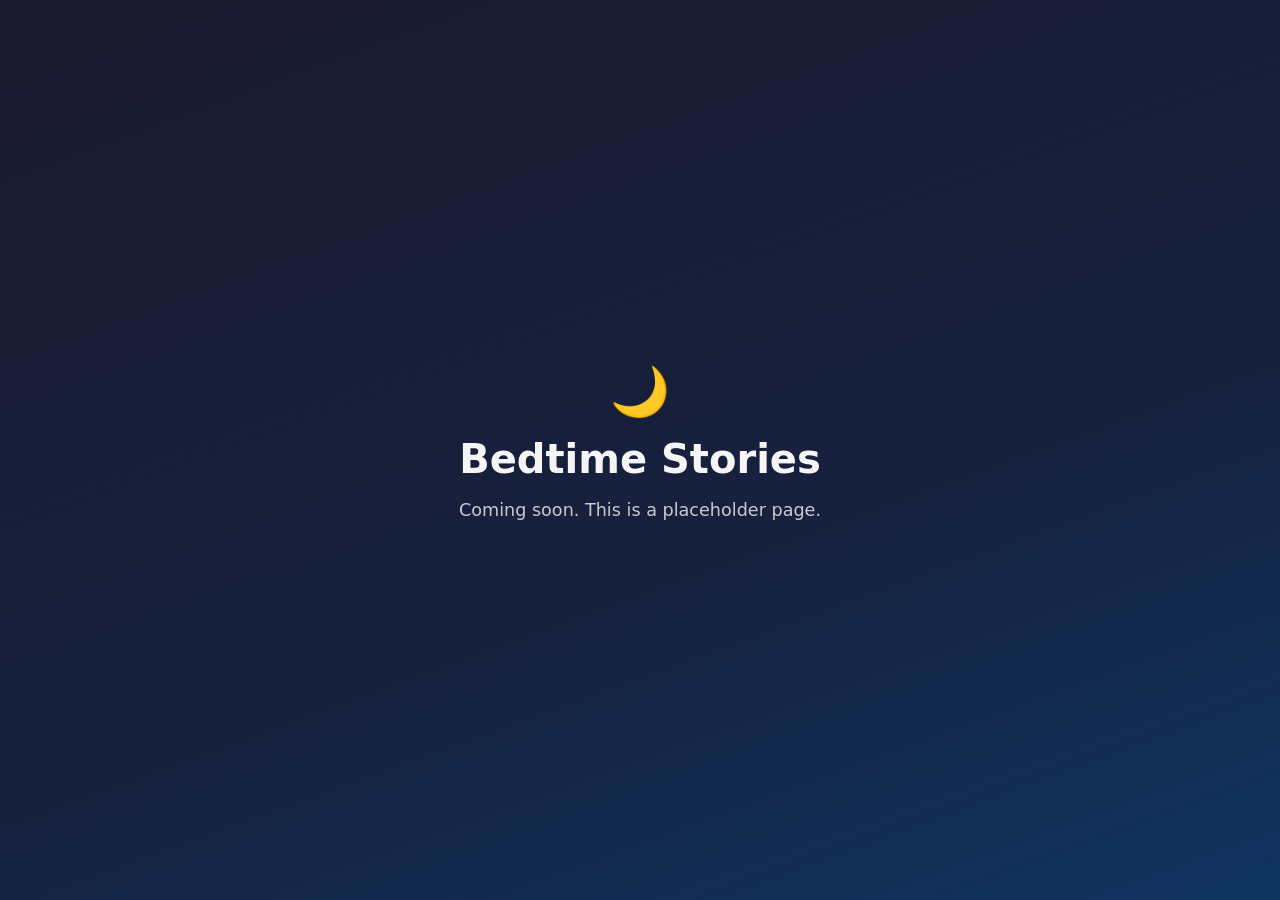
==== index.html @ 0a4ef497 "Add placeholder index page for GitHub Pages setup" ====
<!DOCTYPE html>
<html lang="en">
<head>
  <meta charset="UTF-8">
  <meta name="viewport" content="width=device-width, initial-scale=1.0">
  <title>Bedtime Stories</title>
  <style>
    body {
      margin: 0;
      min-height: 100vh;
      display: flex;
      align-items: center;
      justify-content: center;
      font-family: system-ui, -apple-system, "Segoe UI", Roboto, sans-serif;
      background: linear-gradient(160deg, #1a1a2e 0%, #16213e 60%, #0f3460 100%);
      color: #f5f5f5;
      text-align: center;
    }
    main {
      padding: 2rem;
    }
    h1 {
      font-size: 2.5rem;
      margin: 0 0 0.5rem;
    }
    p {
      font-size: 1.1rem;
      opacity: 0.8;
    }
    .moon {
      font-size: 3rem;
      margin-bottom: 1rem;
    }
  </style>
</head>
<body>
  <main>
    <div class="moon">🌙</div>
    <h1>Bedtime Stories</h1>
    <p>Coming soon. This is a placeholder page.</p>
  </main>
</body>
</html>
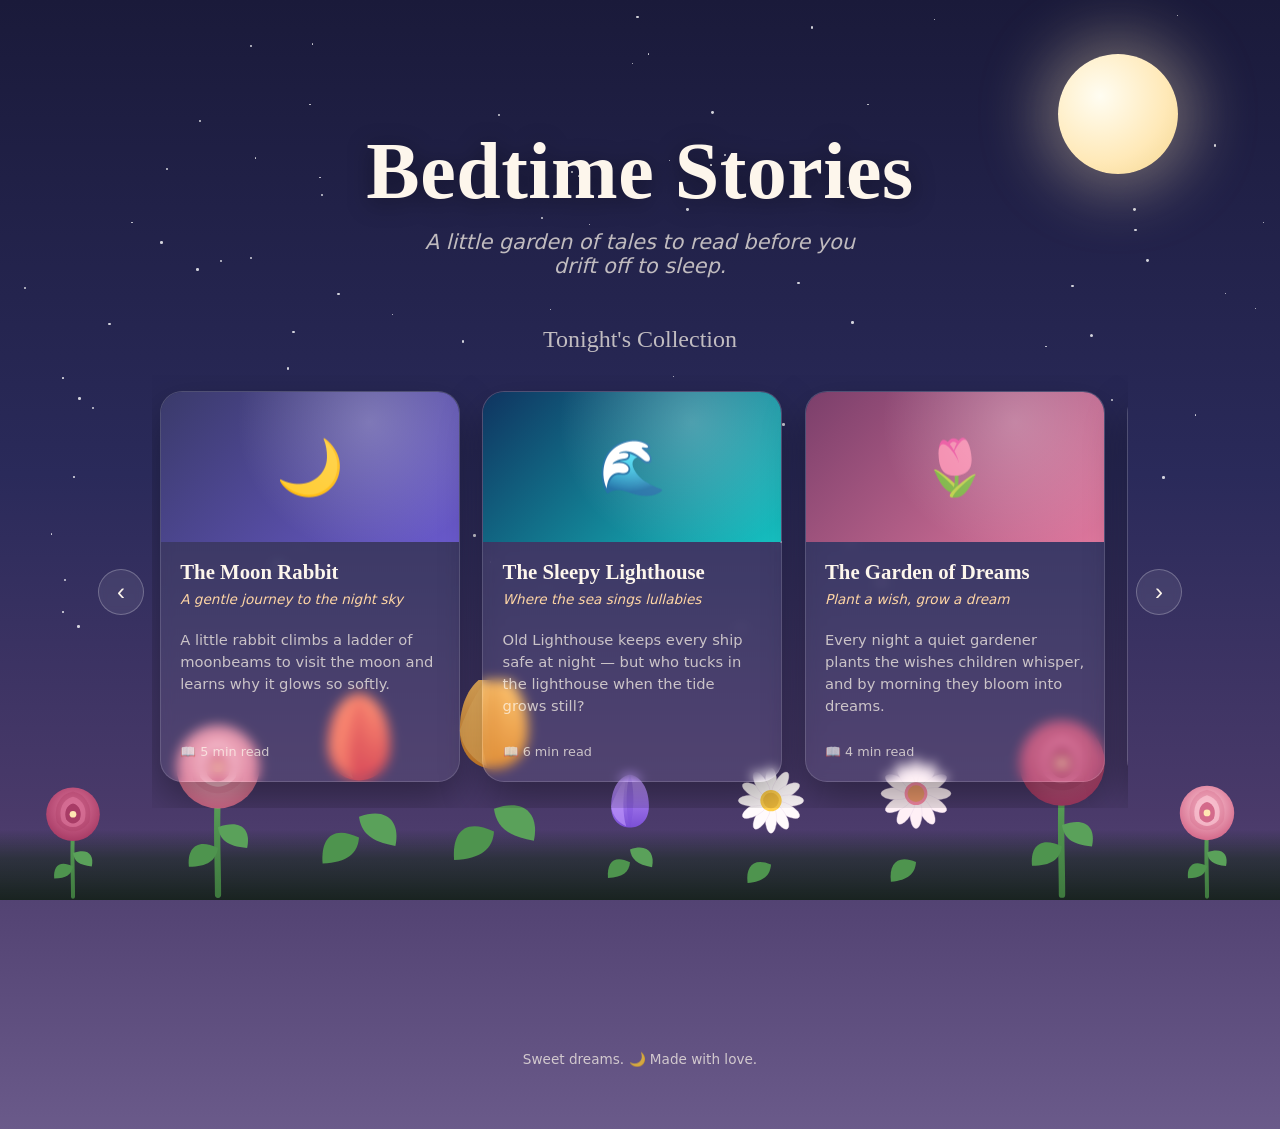
==== commit f742e87c: "Build bedtime stories site with flower front page and story carousel" ====
--- a/index.html
+++ b/index.html
@@ -4,40 +4,38 @@
   <meta charset="UTF-8">
   <meta name="viewport" content="width=device-width, initial-scale=1.0">
   <title>Bedtime Stories</title>
-  <style>
-    body {
-      margin: 0;
-      min-height: 100vh;
-      display: flex;
-      align-items: center;
-      justify-content: center;
-      font-family: system-ui, -apple-system, "Segoe UI", Roboto, sans-serif;
-      background: linear-gradient(160deg, #1a1a2e 0%, #16213e 60%, #0f3460 100%);
-      color: #f5f5f5;
-      text-align: center;
-    }
-    main {
-      padding: 2rem;
-    }
-    h1 {
-      font-size: 2.5rem;
-      margin: 0 0 0.5rem;
-    }
-    p {
-      font-size: 1.1rem;
-      opacity: 0.8;
-    }
-    .moon {
-      font-size: 3rem;
-      margin-bottom: 1rem;
-    }
-  </style>
+  <meta name="description" content="A cozy collection of bedtime stories to drift off to.">
+  <link rel="stylesheet" href="assets/css/style.css">
+  <link rel="icon" href="data:image/svg+xml,<svg xmlns='http://www.w3.org/2000/svg' viewBox='0 0 100 100'><text y='.9em' font-size='90'>🌙</text></svg>">
 </head>
 <body>
-  <main>
-    <div class="moon">🌙</div>
+  <div class="sky" aria-hidden="true"></div>
+  <div class="moon-orb" aria-hidden="true"></div>
+
+  <header class="hero">
     <h1>Bedtime Stories</h1>
-    <p>Coming soon. This is a placeholder page.</p>
+    <p class="tagline">A little garden of tales to read before you drift off to sleep.</p>
+  </header>
+
+  <main class="carousel-section">
+    <h2 class="carousel-heading">Tonight's Collection</h2>
+    <div class="carousel-wrap">
+      <button class="nav-btn" id="prev" aria-label="Previous story">‹</button>
+      <div class="carousel" id="carousel" aria-label="Story cards"></div>
+      <button class="nav-btn" id="next" aria-label="Next story">›</button>
+    </div>
   </main>
+
+  <footer>
+    <p>Sweet dreams. 🌙 Made with love.</p>
+  </footer>
+
+  <!-- decorative flower garden -->
+  <div class="ground" aria-hidden="true"></div>
+  <div class="garden" aria-hidden="true"></div>
+
+  <script src="assets/js/stories.js"></script>
+  <script src="assets/js/flowers.js"></script>
+  <script src="assets/js/main.js"></script>
 </body>
 </html>
--- a/assets/css/style.css
+++ b/assets/css/style.css
@@ -0,0 +1,337 @@
+/* ===========================================================
+   Bedtime Stories — styles
+   =========================================================== */
+
+:root {
+  --night-top: #1a1a3a;
+  --night-mid: #2a2a5a;
+  --night-low: #4a3a6a;
+  --dusk: #6a5a8a;
+  --ink: #2b2540;
+  --cream: #fdf6ec;
+  --muted: rgba(253, 246, 236, 0.72);
+  --shadow: 0 18px 40px rgba(0, 0, 0, 0.35);
+  --radius: 22px;
+  --serif: "Georgia", "Times New Roman", serif;
+  --sans: system-ui, -apple-system, "Segoe UI", Roboto, sans-serif;
+}
+
+* { box-sizing: border-box; }
+
+html { scroll-behavior: smooth; }
+
+body {
+  margin: 0;
+  min-height: 100vh;
+  font-family: var(--sans);
+  color: var(--cream);
+  background: linear-gradient(180deg,
+      var(--night-top) 0%,
+      var(--night-mid) 42%,
+      var(--night-low) 72%,
+      var(--dusk) 100%);
+  overflow-x: hidden;
+}
+
+/* ---------- Starry sky ---------- */
+.sky {
+  position: fixed;
+  inset: 0;
+  z-index: 0;
+  pointer-events: none;
+  overflow: hidden;
+}
+.star {
+  position: absolute;
+  width: 2px;
+  height: 2px;
+  background: #fff;
+  border-radius: 50%;
+  opacity: 0.8;
+  animation: twinkle var(--dur, 4s) ease-in-out infinite;
+}
+@keyframes twinkle {
+  0%, 100% { opacity: 0.15; transform: scale(0.7); }
+  50%      { opacity: 0.95; transform: scale(1.2); }
+}
+.moon-orb {
+  position: fixed;
+  top: 6vh;
+  right: 8vw;
+  width: 120px;
+  height: 120px;
+  border-radius: 50%;
+  background: radial-gradient(circle at 35% 35%, #fffdf2, #ffe9b8 60%, #f4d58d);
+  box-shadow: 0 0 60px 18px rgba(255, 233, 184, 0.35);
+  z-index: 0;
+}
+
+/* ---------- Hero ---------- */
+.hero {
+  position: relative;
+  z-index: 1;
+  text-align: center;
+  padding: 14vh 1.5rem 2rem;
+}
+.hero h1 {
+  font-family: var(--serif);
+  font-size: clamp(2.6rem, 7vw, 5rem);
+  margin: 0;
+  letter-spacing: 0.5px;
+  text-shadow: 0 4px 24px rgba(0, 0, 0, 0.4);
+}
+.hero .tagline {
+  font-size: clamp(1rem, 2.4vw, 1.3rem);
+  color: var(--muted);
+  margin: 0.8rem auto 0;
+  max-width: 36ch;
+  font-style: italic;
+}
+
+/* ---------- Carousel ---------- */
+.carousel-section {
+  position: relative;
+  z-index: 1;
+  padding: 1rem 0 22vh;
+}
+.carousel-heading {
+  text-align: center;
+  font-family: var(--serif);
+  font-size: 1.5rem;
+  margin: 0 0 1.4rem;
+  color: var(--muted);
+  font-weight: normal;
+}
+.carousel-wrap {
+  display: flex;
+  align-items: center;
+  gap: 0.5rem;
+  max-width: 1100px;
+  margin: 0 auto;
+  padding: 0 0.5rem;
+}
+.carousel {
+  display: flex;
+  gap: 1.4rem;
+  overflow-x: auto;
+  scroll-snap-type: x mandatory;
+  scroll-behavior: smooth;
+  padding: 1rem 0.5rem 1.6rem;
+  flex: 1;
+  scrollbar-width: none;
+}
+.carousel::-webkit-scrollbar { display: none; }
+
+.card {
+  scroll-snap-align: center;
+  flex: 0 0 clamp(240px, 72vw, 300px);
+  background: rgba(255, 255, 255, 0.06);
+  border: 1px solid rgba(255, 255, 255, 0.14);
+  border-radius: var(--radius);
+  overflow: hidden;
+  box-shadow: var(--shadow);
+  text-decoration: none;
+  color: inherit;
+  display: flex;
+  flex-direction: column;
+  backdrop-filter: blur(6px);
+  transition: transform 0.3s ease, box-shadow 0.3s ease;
+}
+.card:hover, .card:focus-visible {
+  transform: translateY(-8px) scale(1.02);
+  box-shadow: 0 26px 50px rgba(0, 0, 0, 0.45);
+  outline: none;
+}
+.card-cover {
+  height: 150px;
+  display: flex;
+  align-items: center;
+  justify-content: center;
+  font-size: 3.4rem;
+  position: relative;
+}
+.card-cover::after {
+  content: "";
+  position: absolute;
+  inset: 0;
+  background: radial-gradient(circle at 70% 20%, rgba(255,255,255,0.25), transparent 55%);
+}
+.card-body {
+  padding: 1.1rem 1.2rem 1.4rem;
+  display: flex;
+  flex-direction: column;
+  gap: 0.45rem;
+  flex: 1;
+}
+.card-body h3 {
+  font-family: var(--serif);
+  margin: 0;
+  font-size: 1.3rem;
+}
+.card-subtitle {
+  font-size: 0.85rem;
+  color: #ffd6a5;
+  font-style: italic;
+}
+.card-excerpt {
+  font-size: 0.92rem;
+  color: var(--muted);
+  line-height: 1.5;
+  flex: 1;
+}
+.card-meta {
+  font-size: 0.8rem;
+  color: var(--muted);
+  display: flex;
+  align-items: center;
+  gap: 0.4rem;
+  margin-top: 0.3rem;
+}
+
+.nav-btn {
+  flex: 0 0 auto;
+  width: 46px;
+  height: 46px;
+  border-radius: 50%;
+  border: 1px solid rgba(255, 255, 255, 0.25);
+  background: rgba(255, 255, 255, 0.08);
+  color: var(--cream);
+  font-size: 1.5rem;
+  cursor: pointer;
+  display: grid;
+  place-items: center;
+  transition: background 0.2s ease, transform 0.2s ease;
+  backdrop-filter: blur(4px);
+}
+.nav-btn:hover { background: rgba(255, 255, 255, 0.2); transform: scale(1.08); }
+.nav-btn:active { transform: scale(0.95); }
+
+/* ---------- Flower garden border ---------- */
+.garden {
+  position: fixed;
+  left: 0;
+  right: 0;
+  bottom: 0;
+  height: 220px;
+  z-index: 0;
+  pointer-events: none;
+  display: flex;
+  align-items: flex-end;
+  justify-content: space-around;
+  overflow: hidden;
+}
+.garden .flower {
+  transform-origin: bottom center;
+  animation: sway var(--sway, 6s) ease-in-out infinite alternate;
+}
+.garden .flower:nth-child(odd) { animation-delay: -1.5s; }
+.garden .flower:nth-child(3n) { animation-delay: -3s; }
+@keyframes sway {
+  from { transform: rotate(-3deg); }
+  to   { transform: rotate(3deg); }
+}
+.ground {
+  position: fixed;
+  left: 0;
+  right: 0;
+  bottom: 0;
+  height: 70px;
+  z-index: 0;
+  background: linear-gradient(180deg, transparent, rgba(20, 40, 25, 0.55) 40%, rgba(15, 30, 18, 0.85));
+  pointer-events: none;
+}
+
+/* floating petals */
+.petal {
+  position: fixed;
+  top: -40px;
+  z-index: 0;
+  font-size: 1.2rem;
+  pointer-events: none;
+  animation: fall linear infinite;
+  opacity: 0.7;
+}
+@keyframes fall {
+  0%   { transform: translateY(0) rotate(0deg); opacity: 0; }
+  10%  { opacity: 0.7; }
+  100% { transform: translateY(105vh) rotate(360deg); opacity: 0; }
+}
+
+/* ---------- Story page ---------- */
+.story-page {
+  position: relative;
+  z-index: 1;
+  max-width: 720px;
+  margin: 0 auto;
+  padding: 8vh 1.6rem 24vh;
+}
+.back-link {
+  display: inline-flex;
+  align-items: center;
+  gap: 0.4rem;
+  color: var(--muted);
+  text-decoration: none;
+  font-size: 0.95rem;
+  margin-bottom: 2rem;
+}
+.back-link:hover { color: var(--cream); }
+.story-cover {
+  height: 180px;
+  border-radius: var(--radius);
+  display: flex;
+  align-items: center;
+  justify-content: center;
+  font-size: 5rem;
+  margin-bottom: 1.6rem;
+  box-shadow: var(--shadow);
+}
+.story-page h1 {
+  font-family: var(--serif);
+  font-size: clamp(2rem, 5vw, 3rem);
+  margin: 0 0 0.3rem;
+}
+.story-page .subtitle {
+  color: #ffd6a5;
+  font-style: italic;
+  margin: 0 0 0.4rem;
+}
+.story-page .meta {
+  color: var(--muted);
+  font-size: 0.9rem;
+  margin: 0 0 2rem;
+}
+.story-content p {
+  font-family: var(--serif);
+  font-size: 1.18rem;
+  line-height: 1.85;
+  margin: 0 0 1.4rem;
+  color: #f3ebe0;
+}
+.story-content p:first-of-type::first-letter {
+  font-size: 3.2rem;
+  float: left;
+  line-height: 0.8;
+  padding: 0.1rem 0.6rem 0 0;
+  font-family: var(--serif);
+  color: #ffd6a5;
+}
+.story-end {
+  text-align: center;
+  margin-top: 3rem;
+  color: var(--muted);
+  font-style: italic;
+  font-family: var(--serif);
+}
+
+footer {
+  position: relative;
+  z-index: 1;
+  text-align: center;
+  color: var(--muted);
+  font-size: 0.85rem;
+  padding: 2rem 1rem 3rem;
+}
+
+@media (prefers-reduced-motion: reduce) {
+  *, *::after { animation: none !important; }
+}
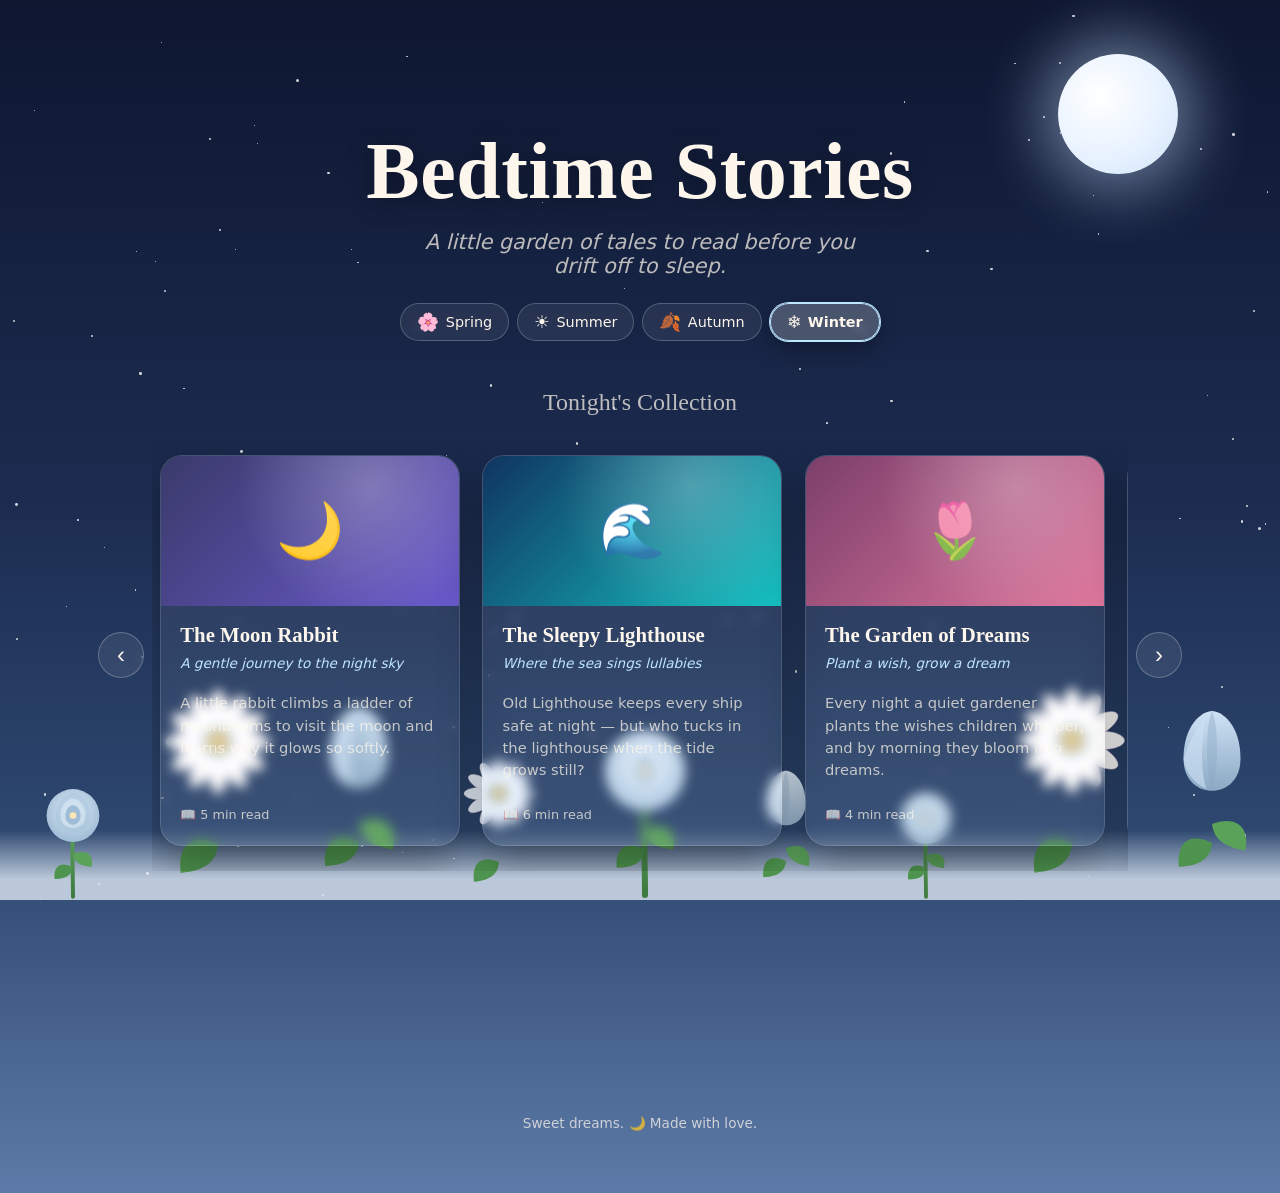
==== commit c05e3912: "Add season selector that re-themes sky, flowers, and particles" ====
--- a/index.html
+++ b/index.html
@@ -15,6 +15,7 @@
   <header class="hero">
     <h1>Bedtime Stories</h1>
     <p class="tagline">A little garden of tales to read before you drift off to sleep.</p>
+    <nav class="season-selector" id="seasons" aria-label="Choose a season"></nav>
   </header>
 
   <main class="carousel-section">
@@ -36,6 +37,7 @@
 
   <script src="assets/js/stories.js"></script>
   <script src="assets/js/flowers.js"></script>
+  <script src="assets/js/season.js"></script>
   <script src="assets/js/main.js"></script>
 </body>
 </html>
--- a/assets/css/style.css
+++ b/assets/css/style.css
@@ -3,17 +3,52 @@
    =========================================================== */
 
 :root {
-  --night-top: #1a1a3a;
-  --night-mid: #2a2a5a;
-  --night-low: #4a3a6a;
-  --dusk: #6a5a8a;
-  --ink: #2b2540;
   --cream: #fdf6ec;
   --muted: rgba(253, 246, 236, 0.72);
   --shadow: 0 18px 40px rgba(0, 0, 0, 0.35);
   --radius: 22px;
   --serif: "Georgia", "Times New Roman", serif;
   --sans: system-ui, -apple-system, "Segoe UI", Roboto, sans-serif;
+
+  /* themable defaults (overridden per season below) */
+  --sky1: #1a1a3a;
+  --sky2: #2a2a5a;
+  --sky3: #4a3a6a;
+  --sky4: #6a5a8a;
+  --accent: #ffd6a5;
+  --orb-bg: radial-gradient(circle at 35% 35%, #fffdf2, #ffe9b8 60%, #f4d58d);
+  --orb-glow: rgba(255, 233, 184, 0.35);
+  --ground-color: rgba(15, 30, 18, 0.85);
+  --transition: 0.8s ease;
+}
+
+/* ---------- Seasonal themes ---------- */
+body[data-season="spring"] {
+  --sky1: #2a2342; --sky2: #4a3560; --sky3: #7a4f74; --sky4: #c98aa6;
+  --accent: #ffc3dd;
+  --orb-glow: rgba(255, 200, 222, 0.4);
+  --ground-color: rgba(28, 46, 30, 0.85);
+}
+body[data-season="summer"] {
+  --sky1: #1d2a55; --sky2: #3b3f7a; --sky3: #8a4f6a; --sky4: #e8915f;
+  --accent: #ffe08a;
+  --orb-bg: radial-gradient(circle at 35% 35%, #fff6d8, #ffd27a 55%, #ff9e57);
+  --orb-glow: rgba(255, 180, 110, 0.45);
+  --ground-color: rgba(30, 42, 22, 0.85);
+}
+body[data-season="autumn"] {
+  --sky1: #2a1d33; --sky2: #4a2c3a; --sky3: #7a4630; --sky4: #c47a3a;
+  --accent: #ffb066;
+  --orb-bg: radial-gradient(circle at 35% 35%, #fff1d6, #ffcf94 60%, #f0a85a);
+  --orb-glow: rgba(255, 170, 90, 0.4);
+  --ground-color: rgba(40, 28, 16, 0.88);
+}
+body[data-season="winter"] {
+  --sky1: #0e1630; --sky2: #1c2c50; --sky3: #2f4a72; --sky4: #5d7aa8;
+  --accent: #bfe6ff;
+  --orb-bg: radial-gradient(circle at 35% 35%, #ffffff, #e6f1ff 60%, #cfe2f5);
+  --orb-glow: rgba(200, 226, 255, 0.45);
+  --ground-color: rgba(225, 235, 245, 0.78);
 }
 
 * { box-sizing: border-box; }
@@ -26,11 +61,12 @@
   font-family: var(--sans);
   color: var(--cream);
   background: linear-gradient(180deg,
-      var(--night-top) 0%,
-      var(--night-mid) 42%,
-      var(--night-low) 72%,
-      var(--dusk) 100%);
+      var(--sky1) 0%,
+      var(--sky2) 42%,
+      var(--sky3) 72%,
+      var(--sky4) 100%);
   overflow-x: hidden;
+  transition: background var(--transition);
 }
 
 /* ---------- Starry sky ---------- */
@@ -61,9 +97,10 @@
   width: 120px;
   height: 120px;
   border-radius: 50%;
-  background: radial-gradient(circle at 35% 35%, #fffdf2, #ffe9b8 60%, #f4d58d);
-  box-shadow: 0 0 60px 18px rgba(255, 233, 184, 0.35);
+  background: var(--orb-bg);
+  box-shadow: 0 0 60px 18px var(--orb-glow);
   z-index: 0;
+  transition: background var(--transition), box-shadow var(--transition);
 }
 
 /* ---------- Hero ---------- */
@@ -170,7 +207,7 @@
 }
 .card-subtitle {
   font-size: 0.85rem;
-  color: #ffd6a5;
+  color: var(--accent);
   font-style: italic;
 }
 .card-excerpt {
@@ -237,8 +274,9 @@
   bottom: 0;
   height: 70px;
   z-index: 0;
-  background: linear-gradient(180deg, transparent, rgba(20, 40, 25, 0.55) 40%, rgba(15, 30, 18, 0.85));
+  background: linear-gradient(180deg, transparent, var(--ground-color) 70%);
   pointer-events: none;
+  transition: background var(--transition);
 }
 
 /* floating petals */
@@ -291,7 +329,7 @@
   margin: 0 0 0.3rem;
 }
 .story-page .subtitle {
-  color: #ffd6a5;
+  color: var(--accent);
   font-style: italic;
   margin: 0 0 0.4rem;
 }
@@ -313,7 +351,7 @@
   line-height: 0.8;
   padding: 0.1rem 0.6rem 0 0;
   font-family: var(--serif);
-  color: #ffd6a5;
+  color: var(--accent);
 }
 .story-end {
   text-align: center;
@@ -332,6 +370,41 @@
   padding: 2rem 1rem 3rem;
 }
 
+/* ---------- Season selector ---------- */
+.season-selector {
+  position: relative;
+  z-index: 2;
+  display: flex;
+  justify-content: center;
+  flex-wrap: wrap;
+  gap: 0.5rem;
+  margin: 1.6rem auto 0;
+  padding: 0 1rem;
+}
+.season-btn {
+  display: inline-flex;
+  align-items: center;
+  gap: 0.4rem;
+  padding: 0.5rem 1rem;
+  border-radius: 999px;
+  border: 1px solid rgba(255, 255, 255, 0.22);
+  background: rgba(255, 255, 255, 0.07);
+  color: var(--cream);
+  font-size: 0.9rem;
+  font-family: var(--sans);
+  cursor: pointer;
+  backdrop-filter: blur(4px);
+  transition: background 0.2s ease, transform 0.2s ease, border-color 0.2s ease;
+}
+.season-btn:hover { background: rgba(255, 255, 255, 0.16); transform: translateY(-2px); }
+.season-btn .season-emoji { font-size: 1.1rem; }
+.season-btn[aria-pressed="true"] {
+  background: rgba(255, 255, 255, 0.22);
+  border-color: var(--accent);
+  box-shadow: 0 0 0 1px var(--accent), 0 8px 20px rgba(0, 0, 0, 0.3);
+  font-weight: 600;
+}
+
 @media (prefers-reduced-motion: reduce) {
   *, *::after { animation: none !important; }
 }
